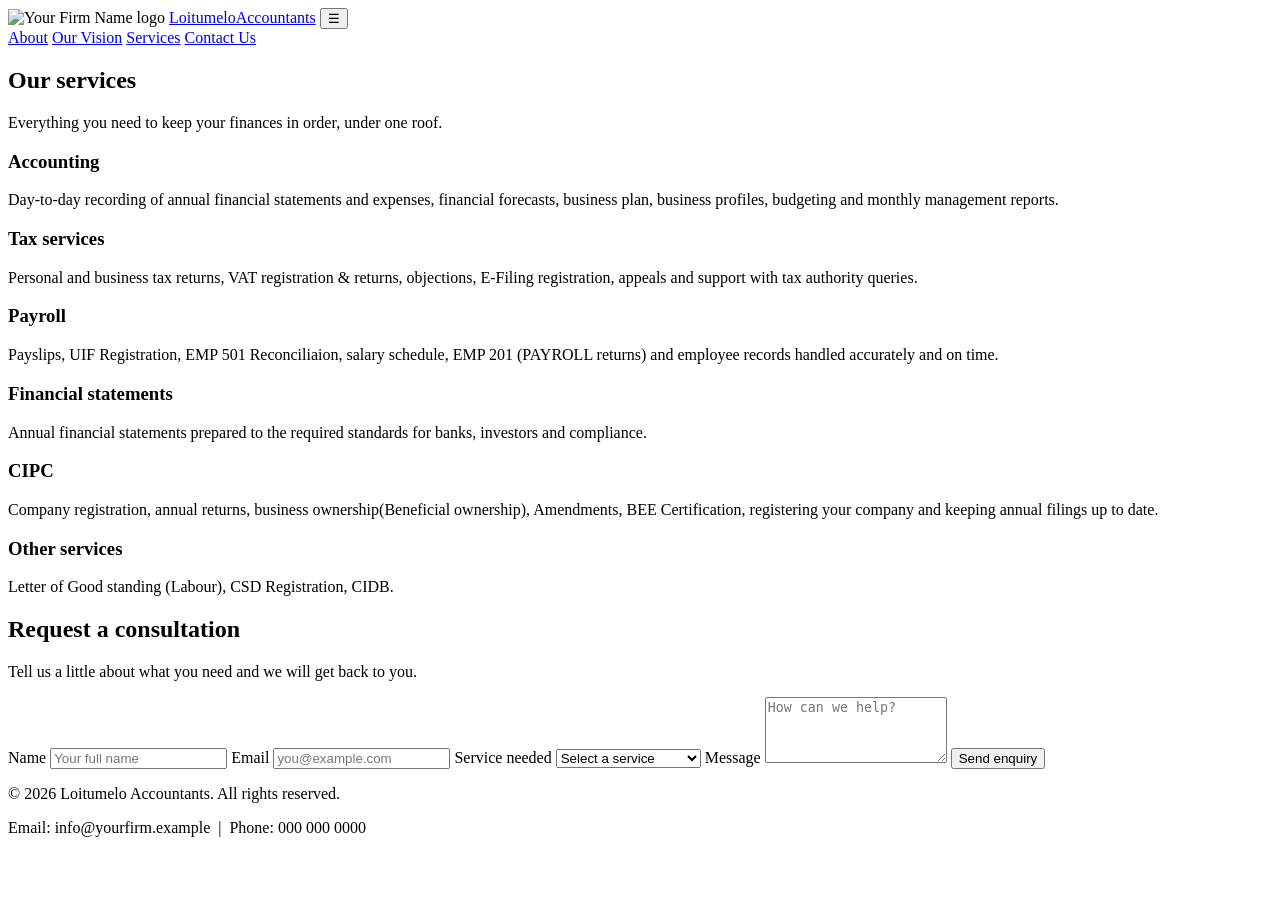
==== ourservices.html @ 32e4b084 "Create ourservices.html" ====
<!DOCTYPE html>
<html lang="en">
<head>
<meta charset="UTF-8">
<meta name="viewport" content="width=device-width, initial-scale=1">
<meta name="description" content="Accounting, bookkeeping, tax, payroll and advisory services from Your Firm Name Accountants.">
<title>Services | </title>
<link rel="stylesheet" href="style.css">
</head>
<body>
<header class="site-header">
<div class="container header-inner">
<img class="logo-img" src="logo.jpeg" alt="Your Firm Name logo">
<a class="logo" href="index.html">Loitumelo<span>Accountants</span></a>
<button class="menu-toggle" aria-label="Toggle menu" aria-expanded="false">&#9776;</button>
<nav class="main-nav" id="main-nav">
<a href="index.html">About</a>
<a href="vision.html">Our Vision</a>
<a href="services.html" class="active">Services</a>
<a href="contact-us.html">Contact Us</a>
</nav>
</div>
</header>

<section class="hero small">
<div class="container">
<h1>Our services</h1>
<p>Everything you need to keep your finances in order, under one roof.</p>
</div>
</section>

<main class="container">
<section class="section">
<div class="cards">
<article class="card">
<h3>Accounting</h3>
<p>Day-to-day recording of annual financial statements and expenses, financial forecasts, business plan, business profiles, budgeting  and monthly management reports.</p>
</article>
<article class="card">
<h3>Tax services</h3>
<p>Personal and business tax returns, VAT registration & returns, objections, E-Filing registration, appeals  and support with tax authority queries.</p>
</article>
<article class="card">
<h3>Payroll</h3>
<p>Payslips, UIF Registration, EMP 501 Reconciliaion, salary schedule, EMP 201 (PAYROLL returns) and employee records handled accurately and on time.</p>
</article>
<article class="card">
<h3>Financial statements</h3>
<p>Annual financial statements prepared to the required standards for banks, investors and compliance.</p>
</article>
<article class="card">
<h3>CIPC</h3>
<p>Company registration, annual returns, business ownership(Beneficial ownership), Amendments, BEE Certification, registering your company and keeping annual filings up to date.</p>
</article>
<article class="card">
<h3>Other services</h3>
<p>Letter of Good standing (Labour), CSD Registration, CIDB.</p>
</article>
</div>
</section>

<section class="section" id="enquiry">
<h2>Request a consultation</h2>
<p>Tell us a little about what you need and we will get back to you.</p>
<form id="enquiry-form" novalidate>
<label for="name">Name</label>
<input type="text" id="name" name="name" placeholder="Your full name">
<span class="error" id="name-error"></span>

<label for="email">Email</label>
<input type="email" id="email" name="email" placeholder="you@example.com">
<span class="error" id="email-error"></span>

<label for="service">Service needed</label>
<select id="service" name="service">
<option value="">Select a service</option>
<option>Accounting</option>
<option>Tax services</option>
<option>Payroll</option>
<option>Financial statements</option>
<option>CIPC</option>
<option>Other Services</option>
</select>
<span class="error" id="service-error"></span>

<label for="message">Message</label>
<textarea id="message" name="message" rows="4" placeholder="How can we help?"></textarea>
<span class="error" id="message-error"></span>

<button type="submit" class="btn">Send enquiry</button>
<p id="form-success" class="success" hidden>Thank you! We will be in touch shortly.</p>
</form>
</section>
</main>

<footer class="site-footer">
<div class="container">
<p>&copy; <span id="year">2026</span> Loitumelo  Accountants. All rights reserved.</p>
<p>Email: info@yourfirm.example &nbsp;|&nbsp; Phone: 000 000 0000</p>
</div>
</footer>

<script src="script.js"></script>
</body>
</html>
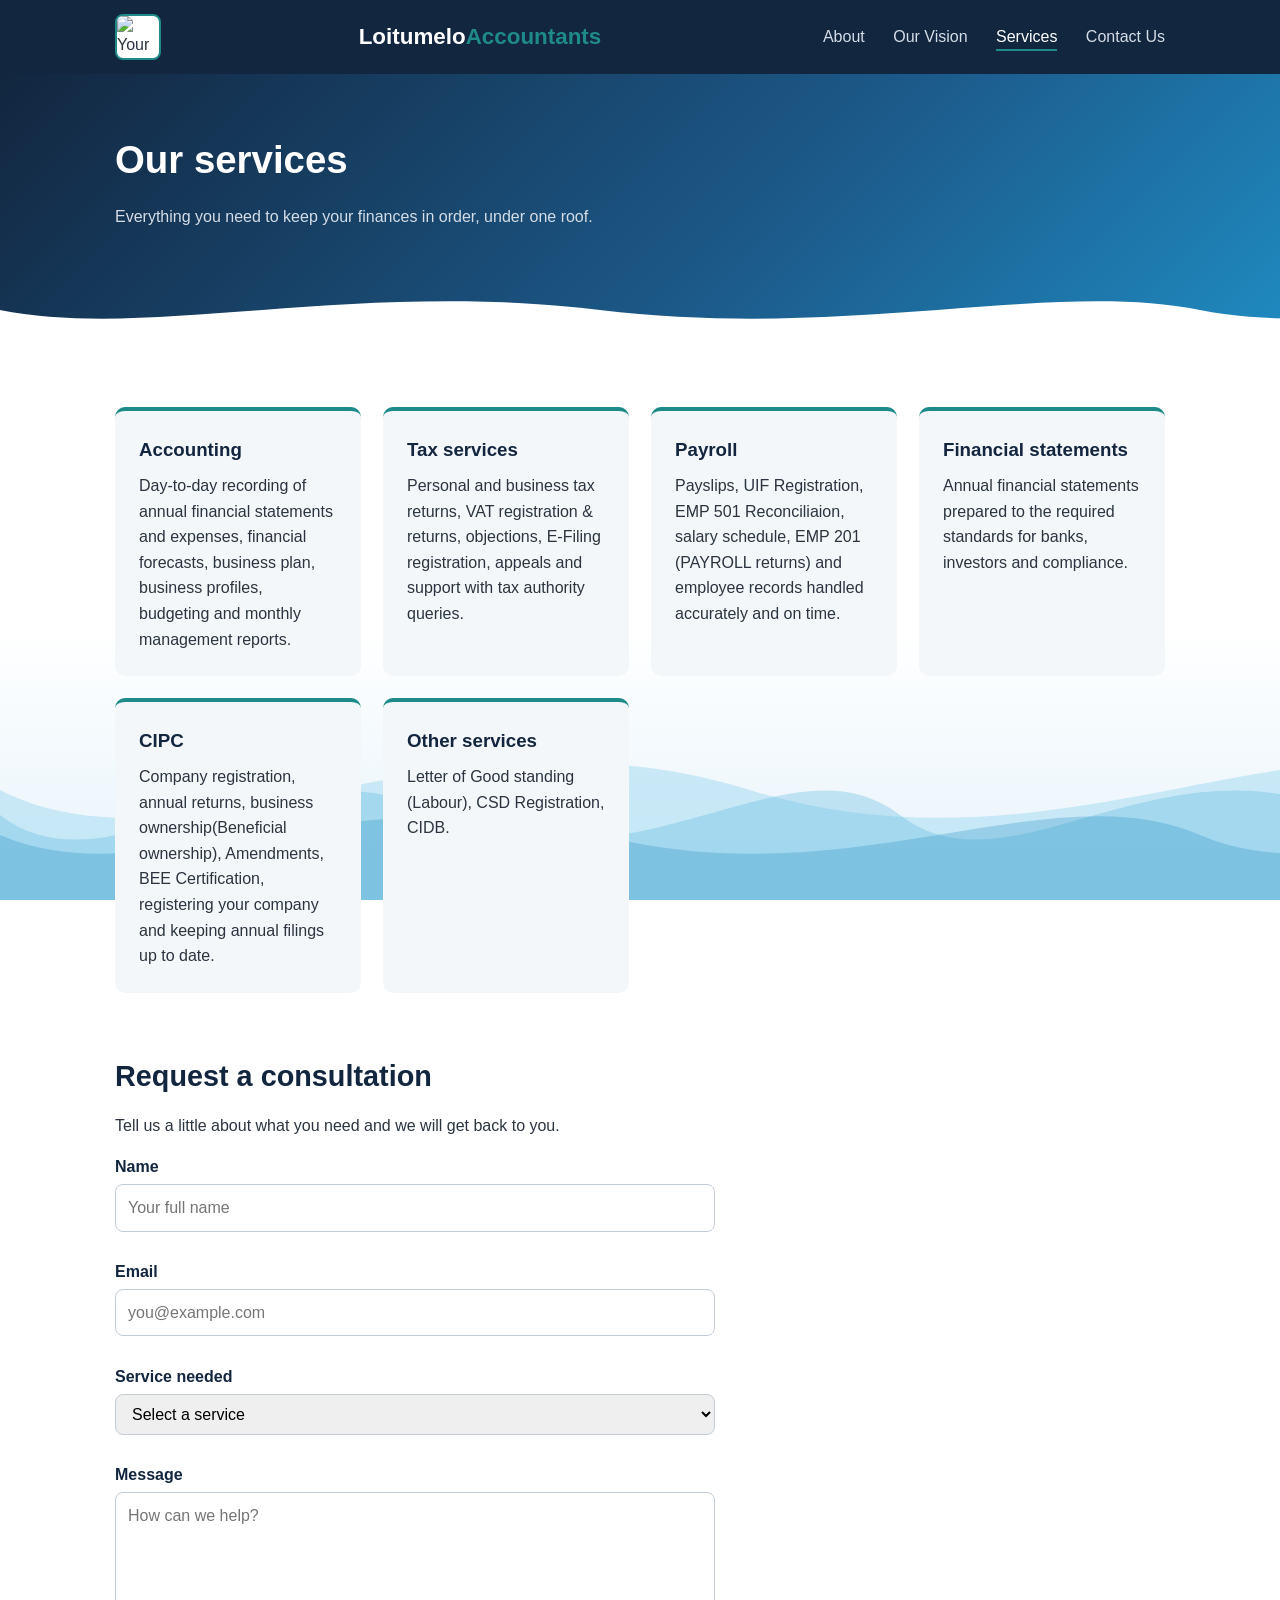
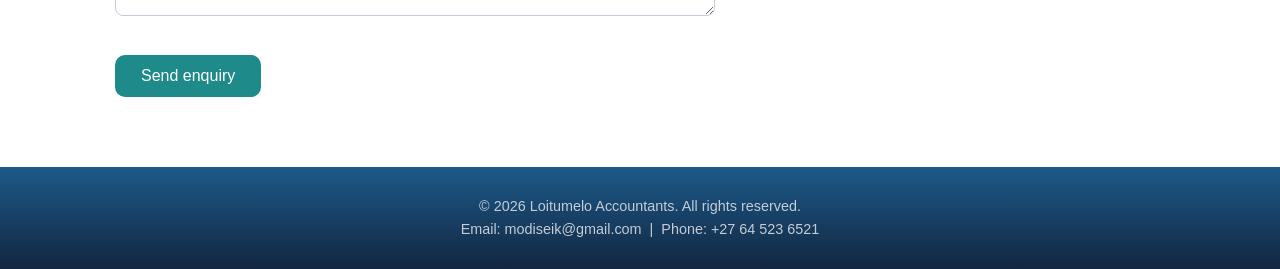
==== commit f5915e51: "Update ourservices.html" ====
--- a/ourservices.html
+++ b/ourservices.html
@@ -96,10 +96,10 @@
 <footer class="site-footer">
 <div class="container">
 <p>&copy; <span id="year">2026</span> Loitumelo  Accountants. All rights reserved.</p>
-<p>Email: info@yourfirm.example &nbsp;|&nbsp; Phone: 000 000 0000</p>
+<p>Email: modiseik@gmail.com &nbsp;|&nbsp; Phone:  +27 64 523 6521 </p>
 </div>
 </footer>
 
 <script src="script.js"></script>
 </body>
-</html>+</html>
--- a/style.css
+++ b/style.css
@@ -0,0 +1,181 @@
+:root {
+--navy: #12263f;
+--teal: #1f8a8a;
+--light: #f4f7fa;
+--text: #2b3440;
+--white: #ffffff;
+--radius: 10px;
+--sky: #e6f3fb;
+--wave-blue: #1f8ac0;
+}
+
+/* Surfy blue and white background (all pages) */
+body::before {
+content: "";
+position: fixed; inset: 0; z-index: -1;
+background:
+/* front wave */
+url("data:image/svg+xml,%3Csvg xmlns='http://www.w3.org/2000/svg' viewBox='0 0 1200 120' preserveAspectRatio='none'%3E%3Cpath d='M0 60 C150 120 350 0 600 60 C850 120 1050 0 1200 60 V120 H0 Z' fill='%231f8ac0' fill-opacity='.28'/%3E%3C/svg%3E") 0 100% / 1200px 130px repeat-x,
+/* middle wave */
+url("data:image/svg+xml,%3Csvg xmlns='http://www.w3.org/2000/svg' viewBox='0 0 900 100' preserveAspectRatio='none'%3E%3Cpath d='M0 50 C110 100 260 0 450 50 C640 100 790 0 900 50 V100 H0 Z' fill='%234fb3e0' fill-opacity='.30'/%3E%3C/svg%3E") 0 100% / 900px 170px repeat-x,
+/* back wave */
+url("data:image/svg+xml,%3Csvg xmlns='http://www.w3.org/2000/svg' viewBox='0 0 1500 160' preserveAspectRatio='none'%3E%3Cpath d='M0 80 C190 150 440 10 750 80 C1060 150 1310 10 1500 80 V160 H0 Z' fill='%23a9dcf3' fill-opacity='.55'/%3E%3C/svg%3E") 0 100% / 1500px 220px repeat-x,
+/* sky to white */
+linear-gradient(180deg, #ffffff 0%, #ffffff 70%, var(--sky) 100%);
+animation: surf 40s linear infinite;
+}
+@keyframes surf {
+to { background-position: 1200px 100%, -900px 100%, 1500px 100%, 0 0; }
+}
+@media (prefers-reduced-motion: reduce) {
+body::before { animation: none; }
+}
+
+* { box-sizing: border-box; margin: 0; padding: 0; }
+
+body {
+font-family: "Segoe UI", Arial, sans-serif;
+color: var(--text);
+line-height: 1.6;
+background: var(--white);
+}
+
+.container { width: 90%; max-width: 1050px; margin: 0 auto; }
+
+/* Header */
+.site-header { background: var(--navy); position: sticky; top: 0; z-index: 10; }
+.header-inner { display: flex; align-items: center; justify-content: space-between; padding: 14px 0; }
+.logo { color: var(--white); font-size: 1.4rem; font-weight: 700; text-decoration: none; }
+.logo span { color: var(--teal); }
+.logo:has(.logo-img) { display: inline-flex; align-items: center; gap: 12px; }
+.logo .logo-text { color: var(--white); }
+.logo .logo-text span { color: var(--teal); }
+/* Logo picture slot (About and Vision pages only) */
+.logo-img {
+height: 46px; width: 46px; object-fit: contain; background: var(--white);
+border-radius: 8px; border: 2px solid var(--teal); display: block;
+}
+.main-nav a {
+color: #d5dde6; text-decoration: none; margin-left: 24px; padding-bottom: 4px;
+border-bottom: 2px solid transparent; transition: color .2s, border-color .2s;
+}
+.main-nav a:hover, .main-nav a.active { color: var(--white); border-color: var(--teal); }
+.menu-toggle { display: none; background: none; border: none; color: var(--white); font-size: 1.8rem; cursor: pointer; }
+
+/* Hero */
+.hero {
+position: relative; overflow: hidden;
+background: linear-gradient(135deg, var(--navy), #1c5a8a 60%, var(--wave-blue));
+color: var(--white); padding: 90px 0 110px;
+}
+.hero.small { padding: 55px 0 85px; }
+/* Wave edge at the bottom of the banner */
+.hero::after {
+content: ""; position: absolute; left: 0; right: 0; bottom: -1px; height: 60px;
+background:
+url("data:image/svg+xml,%3Csvg xmlns='http://www.w3.org/2000/svg' viewBox='0 0 1200 120' preserveAspectRatio='none'%3E%3Cpath d='M0 60 C150 120 350 0 600 60 C850 120 1050 0 1200 60 V120 H0 Z' fill='%23ffffff'/%3E%3C/svg%3E") 0 100% / 1200px 60px repeat-x;
+}
+.hero h1 { font-size: 2.4rem; max-width: 700px; margin-bottom: 14px; }
+.hero p { max-width: 600px; margin-bottom: 24px; color: #d5dde6; }
+
+/* Buttons */
+.btn {
+display: inline-block; background: var(--teal); color: var(--white); border: none;
+padding: 12px 26px; border-radius: var(--radius); text-decoration: none;
+font-size: 1rem; cursor: pointer; transition: background .2s;
+}
+.btn:hover { background: #166b6b; }
+
+/* Sections */
+.section { padding: 50px 0 10px; }
+.section h2 { color: var(--navy); font-size: 1.8rem; margin-bottom: 14px; }
+.section p { margin-bottom: 14px; max-width: 800px; }
+.lead { font-size: 1.25rem; color: var(--navy); }
+
+/* Cards */
+.cards { display: grid; grid-template-columns: repeat(auto-fit, minmax(240px, 1fr)); gap: 22px; margin-top: 18px; }
+.card {
+background: var(--light); padding: 24px; border-radius: var(--radius);
+border-top: 4px solid var(--teal); transition: transform .2s, box-shadow .2s;
+}
+.card:hover { transform: translateY(-4px); box-shadow: 0 8px 20px rgba(0,0,0,.08); }
+.card h3 { color: var(--navy); margin-bottom: 8px; }
+.card p { margin-bottom: 0; }
+.team { text-align: center; }
+.avatar {
+width: 70px; height: 70px; border-radius: 50%; background: var(--navy); color: var(--white);
+display: flex; align-items: center; justify-content: center; font-size: 1.8rem; margin: 0 auto 12px;
+}
+.role { color: var(--teal); font-weight: 600; }
+
+/* Pictures / gallery */
+.gallery-section {
+background: var(--light); border-radius: var(--radius); border-left: 6px solid var(--teal);
+padding: 36px 30px 40px; margin-top: 50px;
+}
+.gallery-section h2 { color: var(--navy); font-size: 1.8rem; margin-bottom: 10px; }
+.gallery-section > p { max-width: 800px; margin-bottom: 4px; }
+.gallery { display: grid; grid-template-columns: repeat(auto-fit, minmax(250px, 1fr)); gap: 24px; margin-top: 22px; }
+.gallery figure {
+background: var(--white); border: 1px solid #d5dde6; border-radius: var(--radius);
+overflow: hidden; box-shadow: 0 4px 14px rgba(18, 38, 63, .12);
+transition: transform .2s, box-shadow .2s;
+}
+.gallery figure:hover { transform: translateY(-4px); box-shadow: 0 10px 24px rgba(18, 38, 63, .2); }
+.gallery img {
+display: block; width: 100%; aspect-ratio: 4 / 3; object-fit: cover; cursor: zoom-in;
+}
+.gallery figcaption {
+padding: 12px 16px; font-weight: 600; color: var(--navy);
+border-top: 3px solid var(--teal); text-align: center;
+}
+
+/* Lightbox (click-to-enlarge) */
+.lightbox {
+position: fixed; inset: 0; background: rgba(8, 18, 30, .92); z-index: 100;
+display: none; align-items: center; justify-content: center; flex-direction: column; padding: 20px;
+}
+.lightbox.open { display: flex; }
+.lightbox img { max-width: 95%; max-height: 80vh; border-radius: 8px; border: 3px solid var(--white); }
+.lightbox p { color: var(--white); margin-top: 14px; font-size: 1.1rem; }
+.lightbox-close {
+position: absolute; top: 16px; right: 22px; background: none; border: none;
+color: var(--white); font-size: 2.4rem; cursor: pointer; line-height: 1;
+}
+
+/* CTA */
+.cta { background: var(--light); border-radius: var(--radius); padding: 40px; margin: 50px auto 0; text-align: center; }
+.cta p { margin-left: auto; margin-right: auto; }
+
+/* Form */
+form { max-width: 600px; margin-top: 16px; }
+label { display: block; margin: 14px 0 4px; font-weight: 600; color: var(--navy); }
+input, select, textarea {
+width: 100%; padding: 10px 12px; border: 1px solid #c3ccd6; border-radius: 8px; font: inherit;
+}
+input:focus, select:focus, textarea:focus { outline: 2px solid var(--teal); border-color: var(--teal); }
+form .btn { margin-top: 18px; }
+.error { display: block; color: #c0392b; font-size: .85rem; min-height: 1em; }
+.success { color: #1e7e4f; font-weight: 600; margin-top: 14px; }
+
+/* Contact page */
+.contact-layout { display: grid; grid-template-columns: 1fr 1.3fr; gap: 50px; }
+.detail { margin-top: 20px; padding-left: 14px; border-left: 4px solid var(--teal); }
+.detail h3 { color: var(--navy); font-size: 1.05rem; margin-bottom: 2px; }
+.detail p { margin-bottom: 0; }
+.contact-form-wrap form { margin-top: 0; max-width: none; }
+
+/* Footer */
+.site-footer { background: linear-gradient(180deg, #1c5a8a, var(--navy)); color: #c3ccd6; text-align: center; padding: 28px 0; margin-top: 60px; font-size: .9rem; }
+
+/* Mobile */
+@media (max-width: 700px) {
+.menu-toggle { display: block; }
+.main-nav { display: none; flex-direction: column; width: 100%; padding-top: 10px; }
+.main-nav.open { display: flex; }
+.main-nav a { margin: 8px 0; }
+.header-inner { flex-wrap: wrap; }
+.hero h1 { font-size: 1.8rem; }
+.contact-layout { grid-template-columns: 1fr; gap: 30px; }
+.gallery-section { padding: 28px 18px 32px; }
+}
